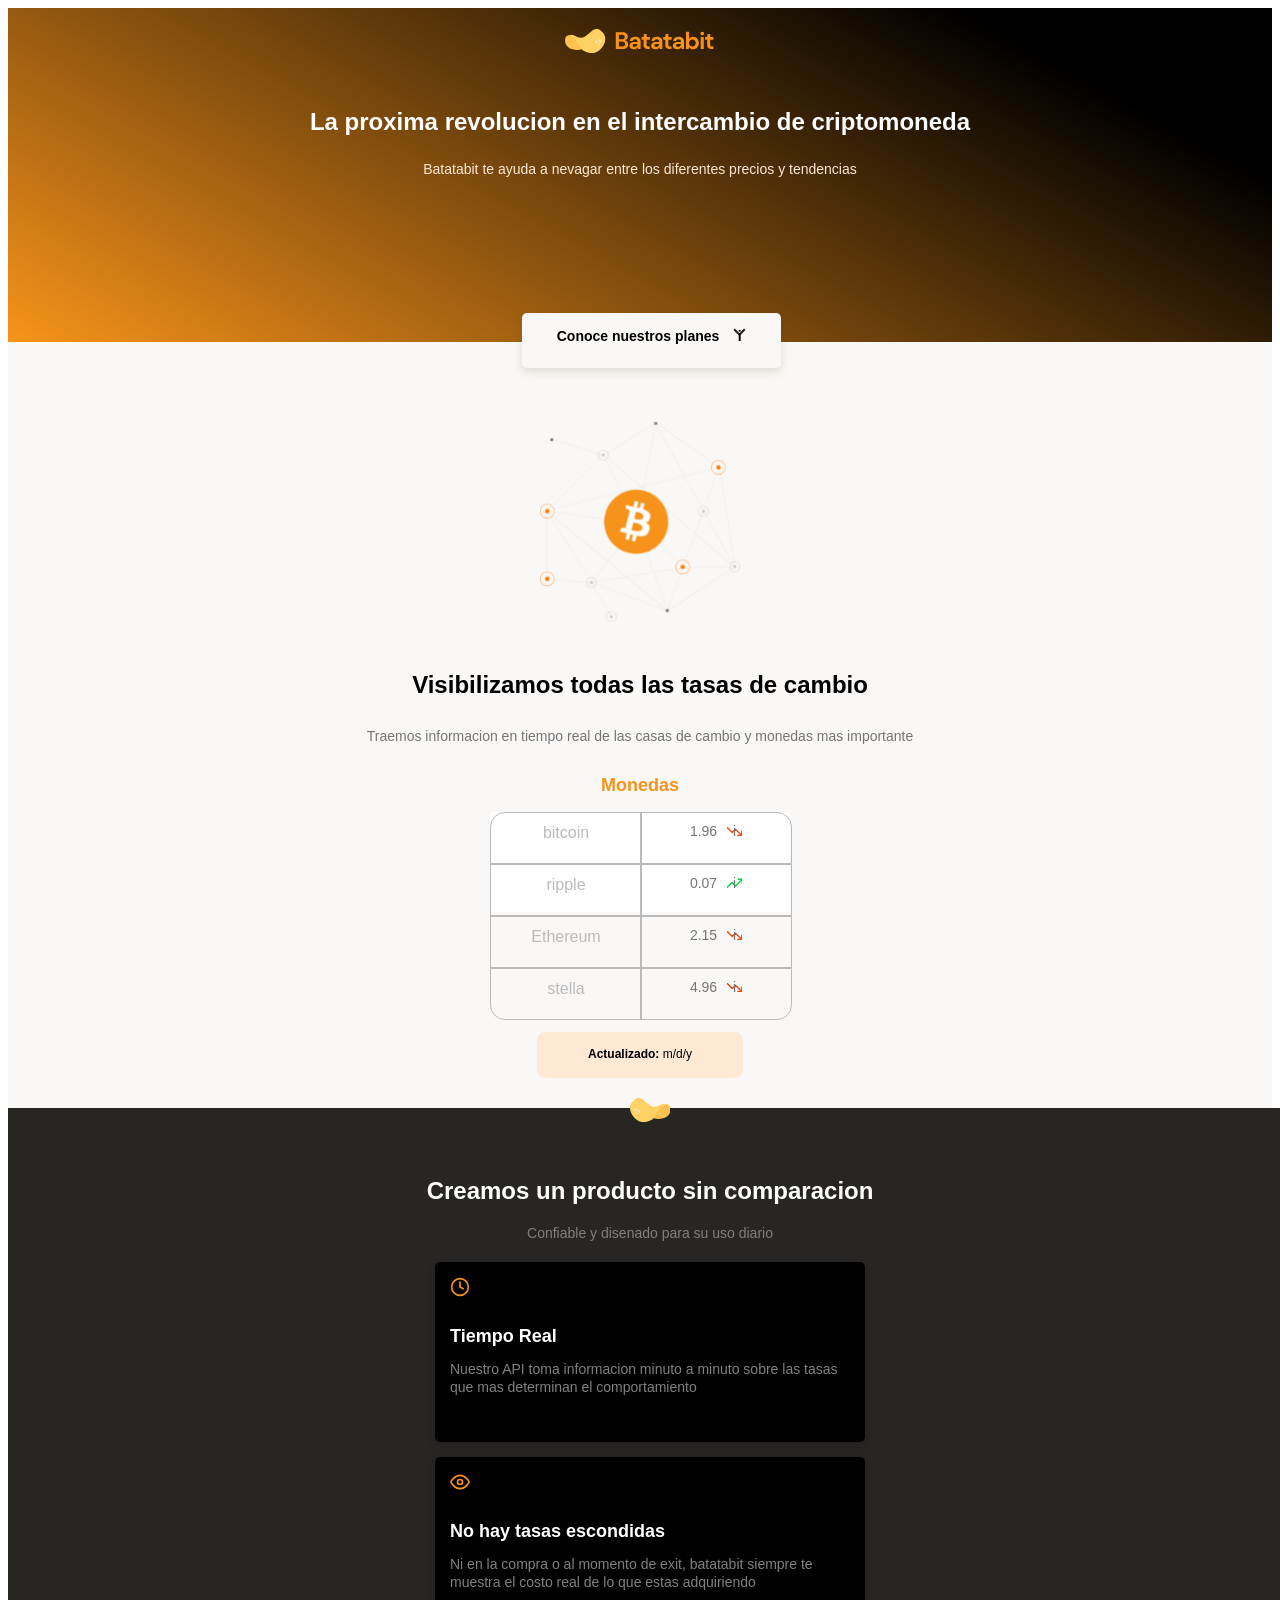
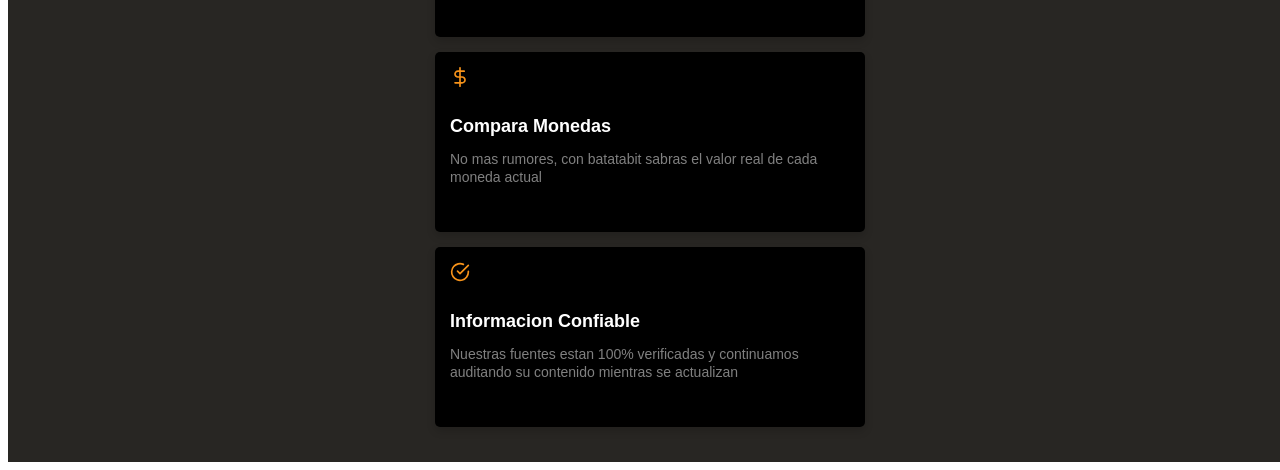
==== index.html @ a4c72670 "cambio de miindex a index" ====
<!DOCTYPE html>
<html lang="en">
<head>
    <meta charset="UTF-8">
    <meta http-equiv="X-UA-Compatible" content="IE=edge">
    <meta name="viewport" content="width=device-width, initial-scale=1.0">
    <title>Document</title>
    <link rel="stylesheet" href="micss/style.css">
    <link rel="stylesheet" href="DMSans-Bold.ttf">
    <link rel="stylesheet" href="DMSans-BoldItalic.ttf">
    <link rel="stylesheet" href="DMSans-Italic.ttf">
    <link rel="stylesheet" href="DMSans-Medium.ttf">
    <link rel="stylesheet" href="DMSans-MediumItalic.ttf">
</head>
<body>
    <header>
        <img src="assets/img/logo.svg" alt="">
        <div class="header--title-container">
            <h1>La proxima revolucion en el intercambio de criptomoneda</h1>
            <p>Batatabit te ayuda a nevagar entre los diferentes precios y tendencias</p>
            <a href="" class="header--button">Conoce nuestros planes <span>i</span></a>
        </div>
    </header>

    <main>
        <section class="main-exchenge-container">
            <div class="backgroundImg"></div>
            <div class="main-exchenge-container-title">
                <h2>Visibilizamos todas las tasas de cambio</h2>
                <p>Traemos informacion en tiempo real de las casas de cambio y monedas mas importante</p>
            </div>
           <section class="main-tables-container">
               <div>
                 <p class="currency-table-title">Monedas</p>
                 <div class="main-table">
                    <div class="row-1"><p>bitcoin</p></div>
                    <div class="row-2"><p>1.96<span class="down">i</span></p></div>
                    <div class="row-3"><p>ripple</p></div>
                    <div class="row-4"><p>0.07<span class="up">i</span></p></div>
                    <div class="row-5"><p>Ethereum</p></div>
                    <div class="row-6 right"><p>2.15<span class="down">i</span></p></div>
                    <div class="row-7"><p>stella</p></div>
                    <div class="row-8"><p>4.96<span class="down">i</span></p></div>
                 </div>
                 <div class="currency-table-date">
                     <p><b> Actualizado:</b> m/d/y</p>
                 </div>
            </div>
           </section>
        </section>
        <section class="main-product-detail">
                 <span class="product-detail--batata-logo"></span>
                 <div class="product-detail--title">
                     <h2>Creamos un producto sin comparacion</h2>
                     <p>Confiable y disenado para su uso diario</p>
                 </div>
                 <section class="product-cards-container">
                     <article class="product-detail--card">
                         <span class="clock"></span>
                         <p class="product--card-title">Tiempo Real</p>
                         <p class="product--card-body">Nuestro API toma informacion minuto a minuto sobre las tasas que mas determinan el comportamiento</p>
                     </article>
                 </section>

                 <section class="product-cards-container">
                    <article class="product-detail--card">
                        <span class="eye"></span>
                        <p class="product--card-title">No hay tasas escondidas</p>
                        <p class="product--card-body">Ni en la compra o al momento de exit, batatabit siempre te muestra el costo real de lo que estas adquiriendo</p>
                    </article>
                </section>

                <section class="product-cards-container">
                    <article class="product-detail--card">
                        <span class="dollar"></span>
                        <p class="product--card-title">Compara Monedas</p>
                        <p class="product--card-body">No mas rumores, con batatabit sabras el valor real de cada moneda actual</p>
                    </article>
                </section>


                <section class="product-cards-container">
                    <article class="product-detail--card">
                        <span class="check"></span>
                        <p class="product--card-title">Informacion Confiable</p>
                        <p class="product--card-body">Nuestras fuentes estan 100% verificadas y continuamos auditando su contenido mientras se actualizan</p>
                    </article>
                </section>
        </section>
        <section></section>
        <section></section>
    </main>

    <footer></footer>
</body>
</html>
---- micss/style.css ----
/*
1. posicionamiento
2. modelo de caja
3. tipografia
4. visuales
5. miselaneos u otros 
*/

:root{
    /* colores */
    --bitcoin-orange: #f7931a;
    --soft-orange: #ffe9d5;
    --secundary-blue: #1a9af7;
    --soft-blue: #e7f5ff;
    --warm-black: #282623;
    --black: #000;
    --off-white: #faf8f7;
    --just-white: #fff;
    --grey: #bababa;
}

html{
    font-size: 62.5%;
    font-family: "DM Sans", sans-serif;
}

header{
    position: relative;
    display: flex;
    flex-direction: column;
    justify-content: center;
    width: 100%;
    min-width: 320px;
    height: 334px;
    text-align: center;
    background: linear-gradient(
        208.83deg,
        var(--black) 16.69%,
        var(--bitcoin-orange) 100%
      );
}

header img{
width: 150px;
height: 24px;
margin-top: 60px;
align-self: center;
}

.header--title-container{
    width: 90%;
    min-height: 288px;
    max-width: 900px;
    height: 218px;
    margin-top: 40px;
    text-align: center;
    align-self: center;
}

.header--title-container h1{
    font-size: 2.4rem;
    font-weight: bold;
    line-height: 2.6rem;
    color: var(--just-white);
}

.header--title-container p{
    margin-top: 25px;
    font-size: 1.4rem;
    font-weight: 500;
    line-height: 1.8rem;
    color: var(--soft-orange);
}

.header--title-container .header--button{
    position: absolute;
    left: calc(50% - 118px);
    top: 270px;
    display: block;
    margin-top: 35px;
    padding: 15px;
    width: 229px;
    height: 25px;
    background-color: var(--off-white);
    /*sombra*/
    box-shadow: 0px 4px 8px rgba(89, 73, 30, 0.16);
    border: none;
    border-radius: 5px;
    font-size: 1.4rem;
    font-weight: bold;
    text-decoration: none;
    color: var(--black);
}

.header--button span{
    display: inline-block;
    width: 13px;
    height: 8px;
    margin-left: 10px;
    background-image: url('../assets/icons/down-arrow.svg');
}

main{
    width: 100%;
    height: auto;
    background-color: var(--off-white);
}

.main-exchenge-container{
    width: 100%;
    height: auto;
    padding-top: 80px;
    padding-bottom: 30px;
    text-align: center;
}

.main-exchenge-container-title{
    width: 90%;
    min-width: 288px;
    max-width: 900px;
    margin: 0 auto;
}

.main-exchenge-container .backgroundImg{
    width: 200px;
    height: 200px;
    margin: 0 auto;
    margin-bottom: 50px;
    background-image: url(../assets/img/Bitcoin.svg);
    background-size: cover;
    background-position: center;
    background-repeat: no-repeat;
}

.main-exchenge-container h2{
    margin-bottom: 30px;
    font-size: 2.4rem;
    font-weight: bold;
    line-height: 2.6rem;
    color: var(--black);
}

.main-exchenge-container p{
    margin-bottom: 30px;
    font-size: 1.4rem;
    font-weight: 500;
    line-height: 1.6rem;
    color: #757575;
}

.main-tables-container{
    width: 100%;
    height: auto;
    text-align: center;
}

.main-tables-container .currency-table-title{
    margin-bottom: 15px;
    font-size: 1.8rem;
    font-weight: bold;
    line-height: 2.3rem; 
    color: var(--bitcoin-orange);
}

.main-table{
    background-color: var(--just-white);
    height: 100px;
    width: 90%;
    display: grid;
    grid-template-columns: repeat(2, 1fr);
    grid-template-rows: repeat(4, 1fr);
    max-width: 300px;
    min-width: 230px;
    margin: 0 auto;
    margin-bottom: 120px;
    font-family: "Inter", sans-serif;
}

.main-table div{
    height: 50px;
    width: 100%;
    border: 1px solid var(--grey);
    font-size: 1.6rem;
    font-weight: 500px;
    line-height: 1.9rem;
    color: var(--grey);
}

.main-table .row-2{
    border-radius: 0px 15px 0px 0px;
}
.main-table .row-2 p{
    font-size: 1.4rem;
    font-weight: 500;
    line-height: 1.7rem;
    color: #757575;
}

.main-table .row-8{
    border-radius: 0px 0px 15px 0px;
}

.main-table .row-1{
    border-radius: 15px 0px 0px 0px;
}

.main-table .row-7{
    border-radius: 0px 0px 0px 15px;
}

.main-table .row-4 p{
    font-size: 1.4rem;
    font-weight: normal;
    line-height: 1.7rem;
    color: #757575;
}

.main-table .row-6 p{
    font-size: 1.4rem;
    font-weight: normal;
    line-height: 1.7rem;
    color: #757575;
}

.main-table .row-8 p{
    font-size: 1.4rem;
    font-weight: normal;
    line-height: 1.7rem;
    color: #757575;
}


.main-table div p{
    font-size: 1.6rem;
    font-weight: 500px;
    line-height: 1.9rem;
    color: var(--grey);
    margin-top: 10px;
}




.down{
    display: inline-block;
    width: 15px;
    margin-left: 10px;
    background-image: url('../assets/icons/trending-down.svg');
    background-size: cover;
    background-position: center;
    background-repeat: no-repeat;
}

.up{
    display: inline-block;
    width: 15px;
    margin-left: 10px;
    background-image: url('../assets/icons/trending-up.svg');
    background-size: cover;
    background-position: center;
    background-repeat: no-repeat; 
}


.currency-table-date{
    margin-top: 120px;
    width: 190px;
    height: 30px;
    margin: 0 auto;
    padding: 8px;
    background-color: var(--soft-orange);
    border-radius: 8px;
}
.currency-table-date p{
    margin: 7px;
    font-size: 1.2rem;
    line-height: 1.5rem;
    color: var(--warm-blackblack);
}




.main-product-detail{
    position: relative;
    width: 100%;
    min-width: 320px;
    height: auto;
    padding: 20px 10px;
    background-color: var(--warm-black);
}

.product-detail--batata-logo{
  position: absolute;
  width: 40px;
  height: 25px;
  left: calc(50% - 20px);
  top: -10px;
  background-image: url('../assets/icons/batata.svg');
}

.product-detail--title{
    width: 90%;
    min-width: 288px;
    height: auto;
    margin: 0 auto;
    margin-top: 50px;
    text-align: center;
}

.product-detail--title h2{
    margin-bottom: 20px;
    font-size: 2.4rem;
    font-weight: bold;
    line-height: 2.6rem;
    color: var(--just-white);
}

.product-detail--title p{
margin-bottom: 20px;
font-size: 14px;
font-weight: 500;
line-height: 1.8rem;
color: #808080;
}

.product-detail--card{
    width: 90%;
    min-width: 288px;
    max-width: 400px;
    height: 150px;
    margin: 15px auto;
    padding: 15px;
    background-color: var(--black);
    border-radius: 5px;
    box-shadow: 0 4px 8px rgba(0, 0, 0, 0.16);
}

.product-detail--card .clock{
    display: inline-block;
    width: 20px;
    height: 20px;
    margin-bottom: 10px;
    background-image: url('../assets/icons/clock.svg');
    background-size: cover;
    background-position: center;
    background-repeat: no-repeat;

}

.product--card-title{
    margin-bottom: 15px;
    font-size: 1.8rem;
    font-weight: bold;
    line-height: 1.8rem;
    color: var(--just-white);
}

.product--card-body{
    font-size: 1.4rem;
    font-weight: 500;
    line-height: 1.8rem;
    color: #808080;
}

.product-detail--card .eye{
    display: inline-block;
    width: 20px;
    height: 20px;
    margin-bottom: 10px;
    background-image: url('../assets/icons/eye.svg');
    background-size: cover;
    background-position: center;
    background-repeat: no-repeat;

}

.product-detail--card .dollar{
    display: inline-block;
    width: 20px;
    height: 20px;
    margin-bottom: 10px;
    background-image: url('../assets/icons/dollar-sign.svg');
    background-size: cover;
    background-position: center;
    background-repeat: no-repeat;

}

.product-detail--card .check{
    display: inline-block;
    width: 20px;
    height: 20px;
    margin-bottom: 10px;
    background-image: url('../assets/icons/check-circle.svg');
    background-size: cover;
    background-position: center;
    background-repeat: no-repeat;

}
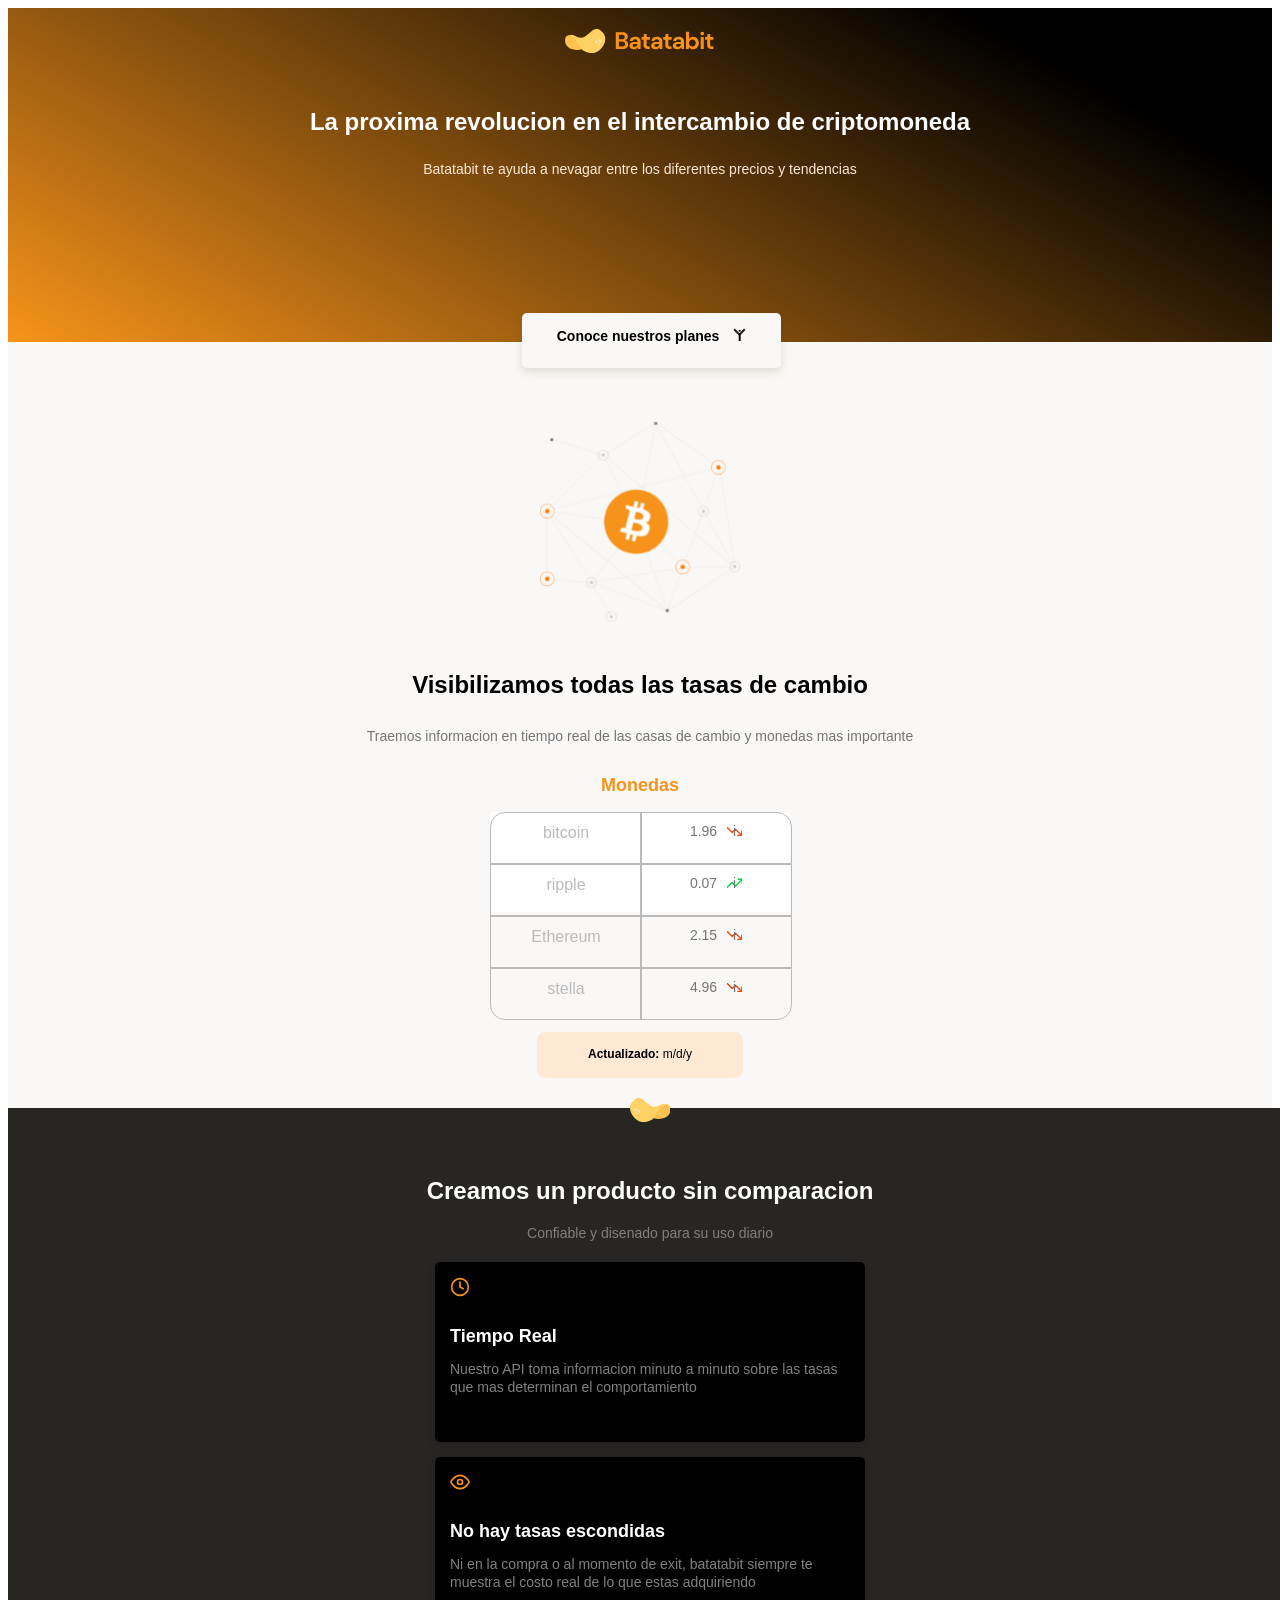
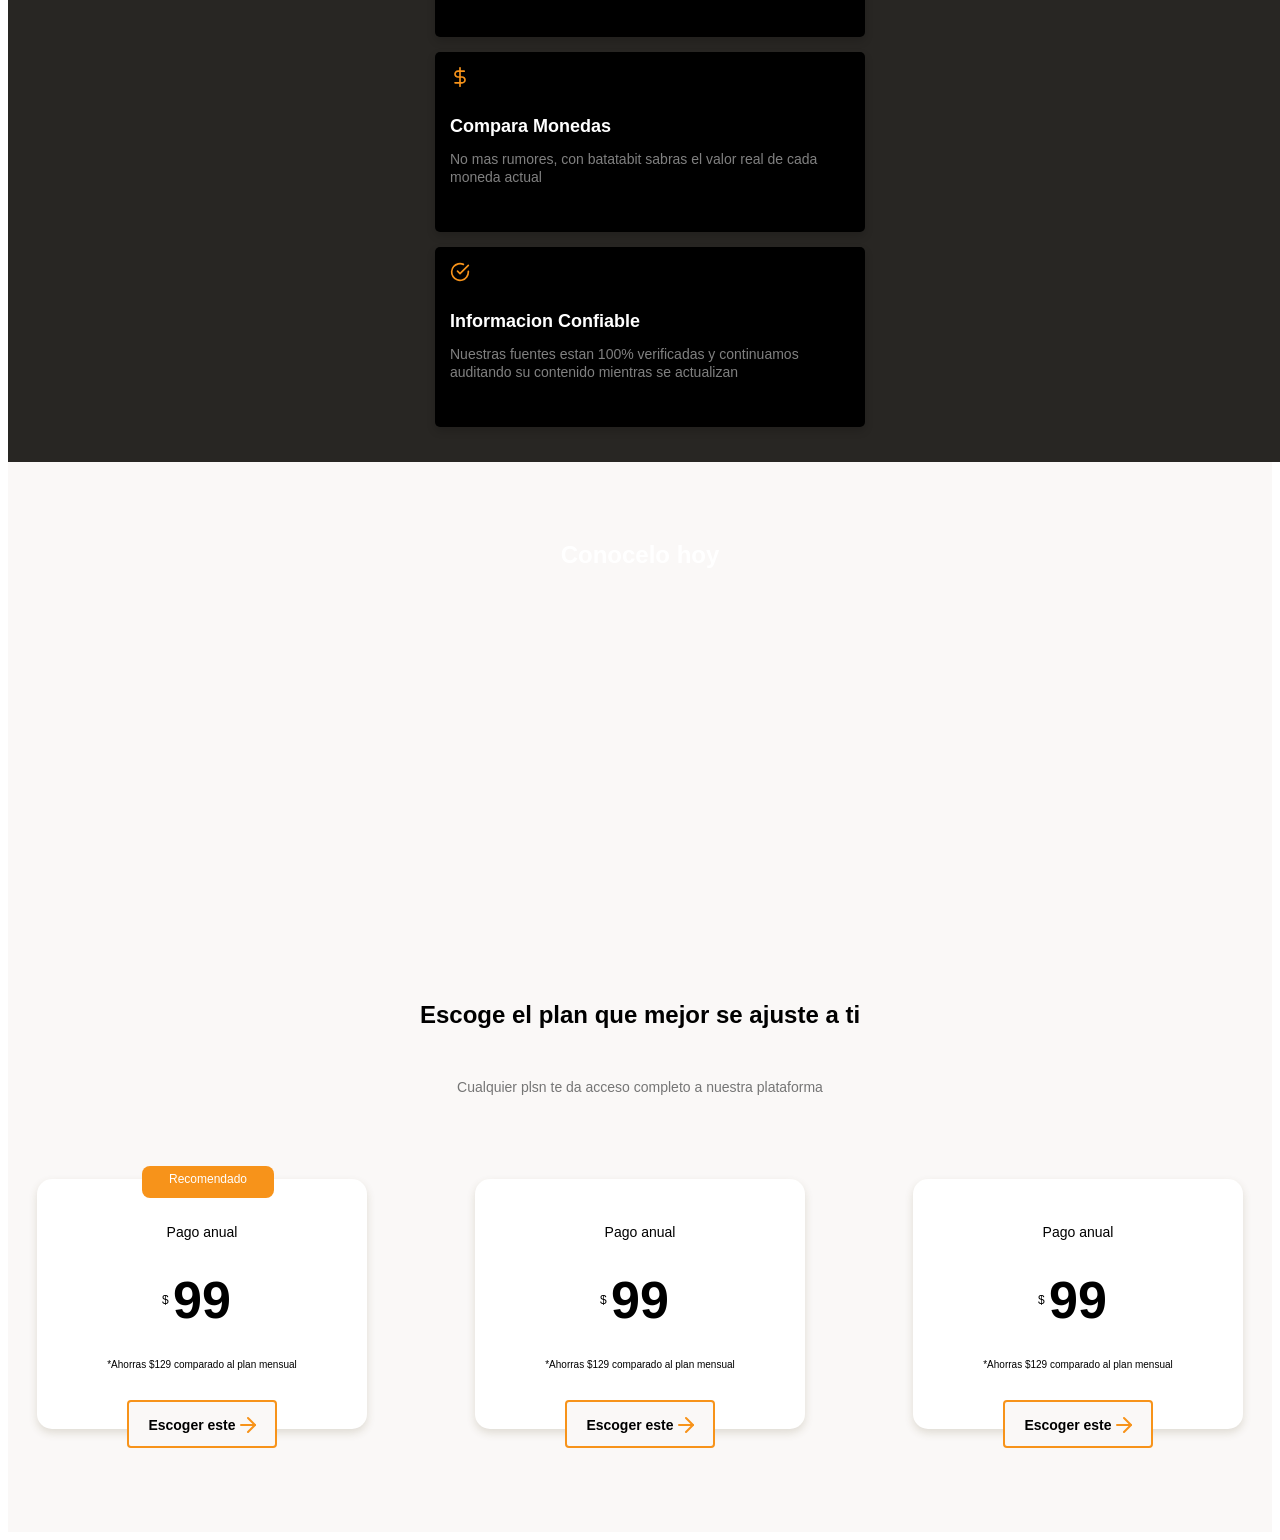
==== commit 39f7a3ab: "section planes" ====
--- a/index.html
+++ b/index.html
@@ -18,7 +18,7 @@
         <div class="header--title-container">
             <h1>La proxima revolucion en el intercambio de criptomoneda</h1>
             <p>Batatabit te ayuda a nevagar entre los diferentes precios y tendencias</p>
-            <a href="" class="header--button">Conoce nuestros planes <span>i</span></a>
+            <a href="#planes" class="header--button">Conoce nuestros planes <span>i</span></a>
         </div>
     </header>
 
@@ -87,8 +87,45 @@
                     </article>
                 </section>
         </section>
-        <section></section>
-        <section></section>
+        <section class="bitcoin-img-container">
+            <h2>Conocelo hoy</h2>
+        </section>
+
+        <section  id="planes"  class="main-plans-container">
+            <div  class="plans--title">
+                <h2>Escoge el plan que mejor se ajuste a ti</h2>
+                <p>Cualquier plsn te da acceso completo a nuestra plataforma</p>
+            </div>
+            <section class = "plans-container--slider">
+                <article class="plans-container--card">
+                    <p class="recommended">Recomendado</p>
+                    <div class="plan-info-container">
+                        <h3 class="plan-card--title">Pago anual</h3>
+                        <p class="plan-card--price"><span>$</span>99</p>
+                        <p class="plan-card-saving">*Ahorras $129 comparado al plan mensual</p>
+                        <button class="plan-card--ca">Escoger este<span></span></button>
+                    </div>
+                </article>
+
+                <article class="plans-container--card">
+                    <div class="plan-info-container">
+                        <h3 class="plan-card--title">Pago anual</h3>
+                        <p class="plan-card--price"><span>$</span>99</p>
+                        <p class="plan-card-saving">*Ahorras $129 comparado al plan mensual</p>
+                        <button class="plan-card--ca">Escoger este<span></span></button>
+                    </div>
+                </article>
+
+                <article class="plans-container--card">
+                    <div class="plan-info-container">
+                        <h3 class="plan-card--title">Pago anual</h3>
+                        <p class="plan-card--price"><span>$</span>99</p>
+                        <p class="plan-card-saving">*Ahorras $129 comparado al plan mensual</p>
+                        <button class="plan-card--ca">Escoger este<span></span></button>
+                    </div>
+                </article>
+            </section>
+        </section>
     </main>
 
     <footer></footer>
--- a/micss/style.css
+++ b/micss/style.css
@@ -397,4 +397,138 @@
     background-position: center;
     background-repeat: no-repeat;
 
+}
+
+
+.bitcoin-img-container{
+    width: 100%;
+    min-width: 320px;
+    height: 50vh;
+    background-image: url("../assets/img/bitcoinbaby2x.jpg");
+    background-position: center;
+    background-size: cover;
+    background-repeat: no-repeat;
+}
+
+.bitcoin-img-container h2{
+    padding-top: 60px;
+    font-size: 2.4rem;
+    font-weight: bold;
+    line-height: 2.6rem;
+    color: var(--just-white);
+    text-align: center;
+}
+
+.plans-container--slider{
+    display: flex;
+    gap: 50px;
+    align-items: center;
+    overflow-X: scroll;
+    overscroll-behavior-x: contain;
+    scroll-snap-type: x proximity;
+    height: 316px;
+}
+
+.main-plans-container{
+    width: 100%;
+    min-width: 320px;
+    padding-bottom: 70px;
+    text-align: center;
+}
+
+.plans--title{
+    width: 90%;
+    min-width: 288px;
+    height: auto;
+    margin: 0 auto;
+    margin-bottom: 50px;
+}
+
+.plans--title h2{
+    padding-top: 50px;
+    font-size: 2.4rem;
+    font-weight: bold;
+    line-height: 2.6rem;
+    color: var(--black);
+
+}
+
+.plans--title p{
+    padding-top: 30px;
+    font-size: 1.4rem;
+    font-weight: 500;
+    line-height: 1.8rem;
+    color: #757575;
+}
+
+.plans-container--card{
+    position: relative;
+    scroll-snap-align: center;
+    width: 65%;
+    min-width: 230px;
+    max-width: 300px;
+    height: 250px;
+    margin: 50px auto;
+    padding: 0 15px;
+    background-color: var(--just-white);
+    border-radius: 15px;
+    box-shadow: 0 4px 8px rgba(89, 73, 30, 0.16);
+}
+
+.recommended{
+    position: absolute;
+    width: 120px;
+    height: 20px;
+    left: calc(50% - 60px);
+    top: -25px;
+    background-color: var(--bitcoin-orange);
+    border-radius: 8px;
+    font-size: 1.2rem;
+    padding: 6px;
+    color: var(--just-white);
+}
+
+.plan-card--title {
+    padding-top: 30px;
+    font-weight: 500;
+    font-size: 1.4rem;
+    line-height: 1.8rem;
+    color: var(--black);
+}
+
+.plan-card--price{
+    padding: 2px 0;
+    font-size: 5.2rem;
+    font-weight: bold;
+    line-height: 1rem;
+    color: var(--black);
+}
+
+.plan-card--price span{
+    position: absolute;
+    left: calc(50% - 40px);
+    font-size: 1.2rem;
+    font-weight: 300;
+}
+
+.plan-card--ca{
+    width: 150px;
+    height: 48px;
+    margin-top: 20px;
+    background-color: #faf8f7;
+    border-radius: 4px;
+    border: 2px solid var(--bitcoin-orange);
+    font-size: 1.4rem;
+    font-weight: bold;
+    line-height: 1.8rem;
+    color: var(--black);
+    font-family: "DM Sans", sans-serif;
+}
+
+.plan-card--ca span{
+    display: inline-block;
+    width: 20px;
+    height: 20px;
+    background-image: url("../assets/icons/orange-right-arrow.svg");
+    vertical-align: text-bottom;
 }
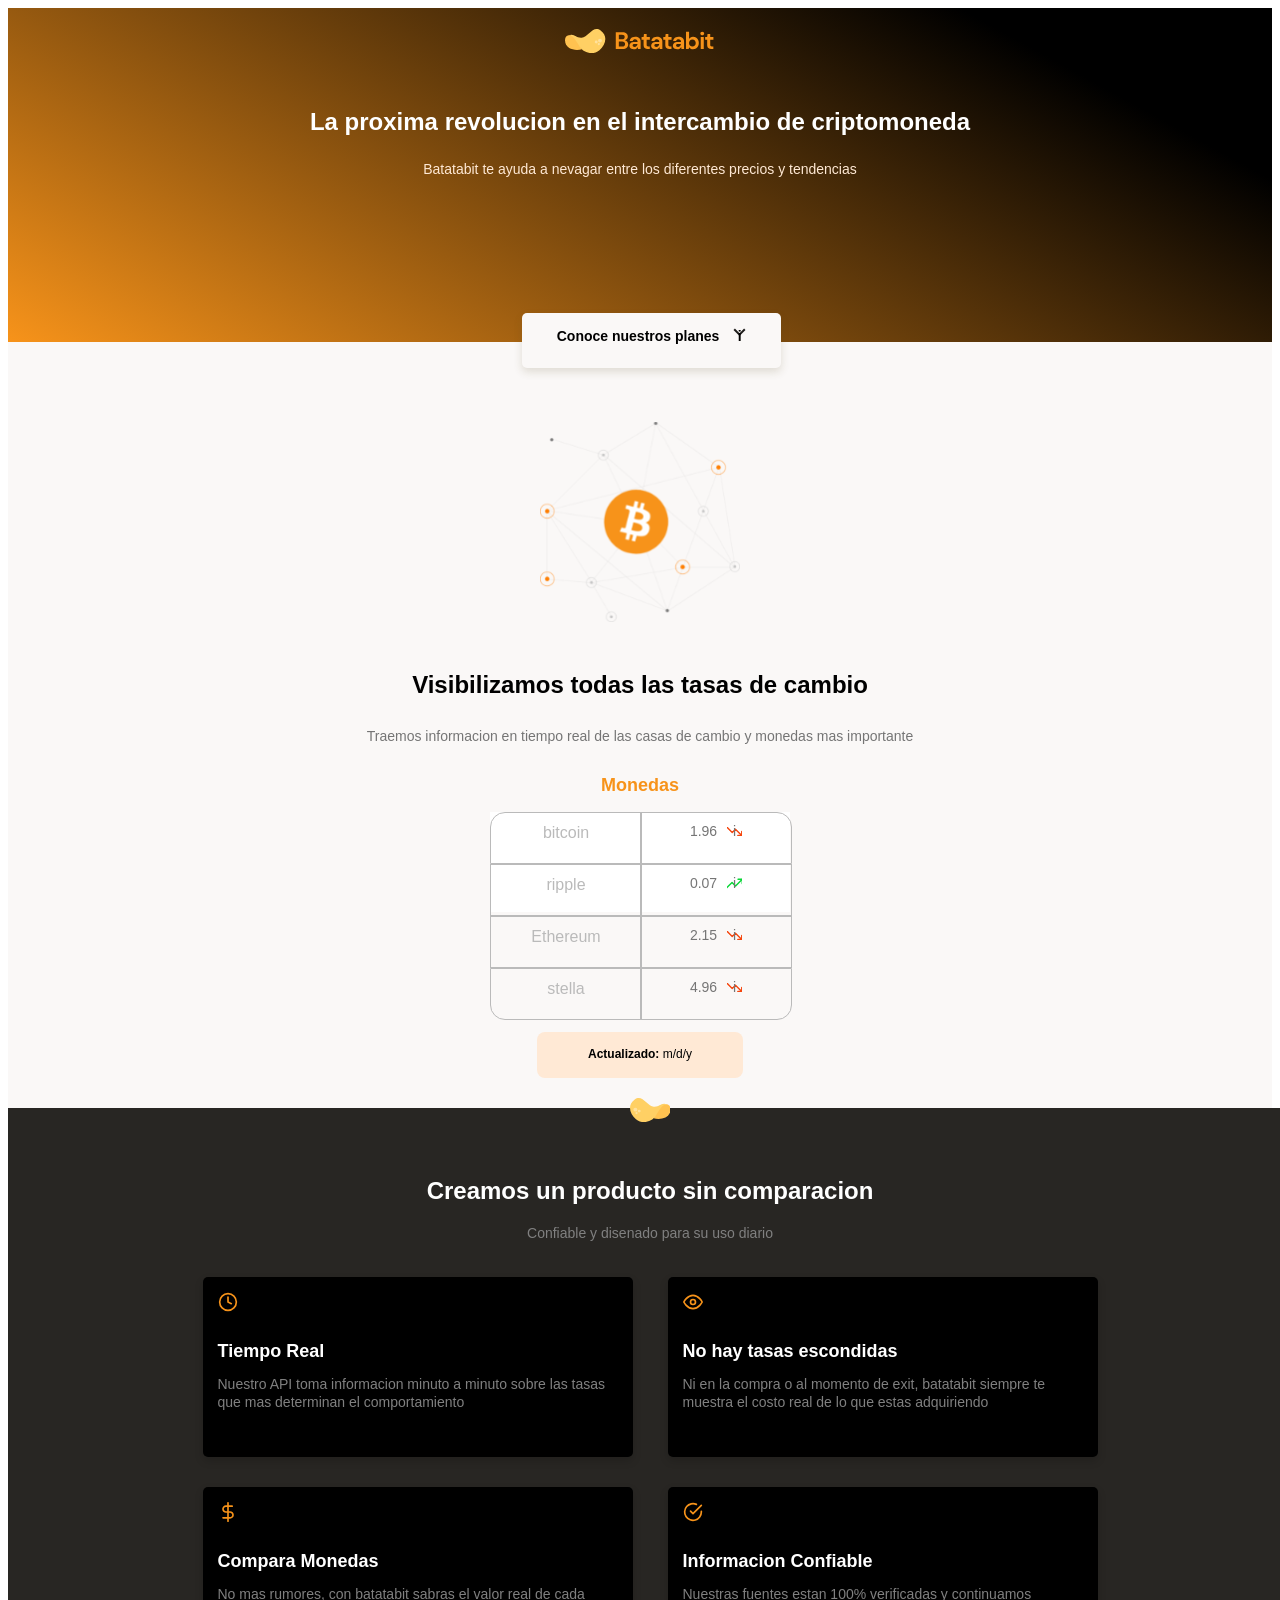
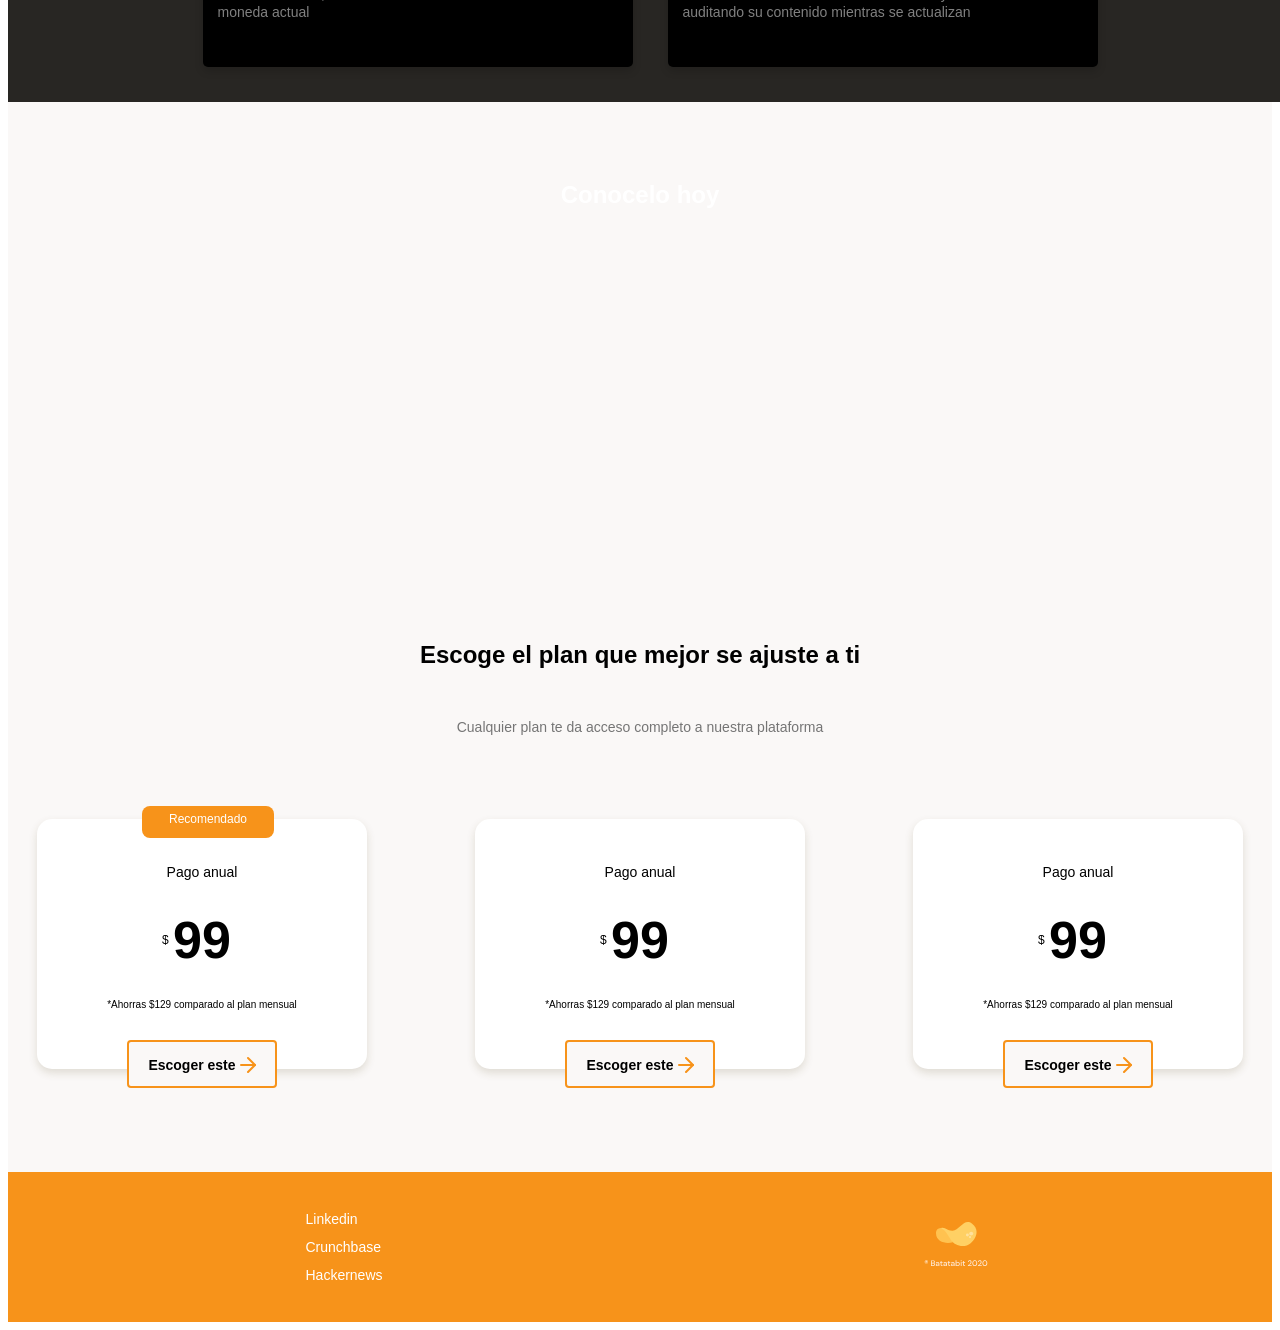
==== commit b4978ca1: "version final" ====
--- a/index.html
+++ b/index.html
@@ -6,6 +6,7 @@
     <meta name="viewport" content="width=device-width, initial-scale=1.0">
     <title>Document</title>
     <link rel="stylesheet" href="micss/style.css">
+    <link rel="stylesheet" href="micss/tablet.css" media="(min-width: 930px)">
     <link rel="stylesheet" href="DMSans-Bold.ttf">
     <link rel="stylesheet" href="DMSans-BoldItalic.ttf">
     <link rel="stylesheet" href="DMSans-Italic.ttf">
@@ -60,32 +61,32 @@
                          <p class="product--card-title">Tiempo Real</p>
                          <p class="product--card-body">Nuestro API toma informacion minuto a minuto sobre las tasas que mas determinan el comportamiento</p>
                      </article>
-                 </section>
+                
 
-                 <section class="product-cards-container">
+                 
                     <article class="product-detail--card">
                         <span class="eye"></span>
                         <p class="product--card-title">No hay tasas escondidas</p>
                         <p class="product--card-body">Ni en la compra o al momento de exit, batatabit siempre te muestra el costo real de lo que estas adquiriendo</p>
                     </article>
-                </section>
+               
 
-                <section class="product-cards-container">
+               
                     <article class="product-detail--card">
                         <span class="dollar"></span>
                         <p class="product--card-title">Compara Monedas</p>
                         <p class="product--card-body">No mas rumores, con batatabit sabras el valor real de cada moneda actual</p>
                     </article>
-                </section>
+              
 
 
-                <section class="product-cards-container">
+                
                     <article class="product-detail--card">
                         <span class="check"></span>
                         <p class="product--card-title">Informacion Confiable</p>
                         <p class="product--card-body">Nuestras fuentes estan 100% verificadas y continuamos auditando su contenido mientras se actualizan</p>
                     </article>
-                </section>
+               </section>
         </section>
         <section class="bitcoin-img-container">
             <h2>Conocelo hoy</h2>
@@ -94,7 +95,7 @@
         <section  id="planes"  class="main-plans-container">
             <div  class="plans--title">
                 <h2>Escoge el plan que mejor se ajuste a ti</h2>
-                <p>Cualquier plsn te da acceso completo a nuestra plataforma</p>
+                <p>Cualquier plan te da acceso completo a nuestra plataforma</p>
             </div>
             <section class = "plans-container--slider">
                 <article class="plans-container--card">
@@ -128,6 +129,17 @@
         </section>
     </main>
 
-    <footer></footer>
+    <footer>
+        <section class="left">
+            <ul>
+                <li><a href="#">Linkedin</a></li>
+                <li><a href="#">Crunchbase</a></li>
+                <li><a href="#">Hackernews</a></li>
+            </ul>
+        </section>
+        <section class="right">
+            <img src="./assets/img/logo-footer.svg" alt="logo">
+        </section>
+    </footer>
 </body>
 </html>
--- a/micss/style.css
+++ b/micss/style.css
@@ -531,4 +531,36 @@
     height: 20px;
     background-image: url("../assets/icons/orange-right-arrow.svg");
     vertical-align: text-bottom;
+}
+
+
+footer{
+    display: flex;
+    width: 100%;
+    height: 150px;
+    background-color: var(--bitcoin-orange);
+}
+
+footer section{
+    display: flex;
+    justify-content: center;
+    align-items: center;
+    width: 50%;
+}
+
+footer .left ul{
+    font-size: 1.4rem;
+    font-weight: 500;
+    line-height: 1.8rem;
+    list-style: none;
+
+}
+
+.left li{
+    margin: 10px 0;
+}
+
+.left a{
+    text-decoration: none;
+    color: var(--just-white)
 }
--- a/micss/tablet.css
+++ b/micss/tablet.css
@@ -0,0 +1,12 @@
+.product-cards-container{
+   display: flex;
+   flex-wrap: wrap;
+   justify-content: center;
+   max-width: 930px;
+   margin: 0 auto;
+}
+
+.plans-container--slider{
+    justify-content: center;
+}
+
